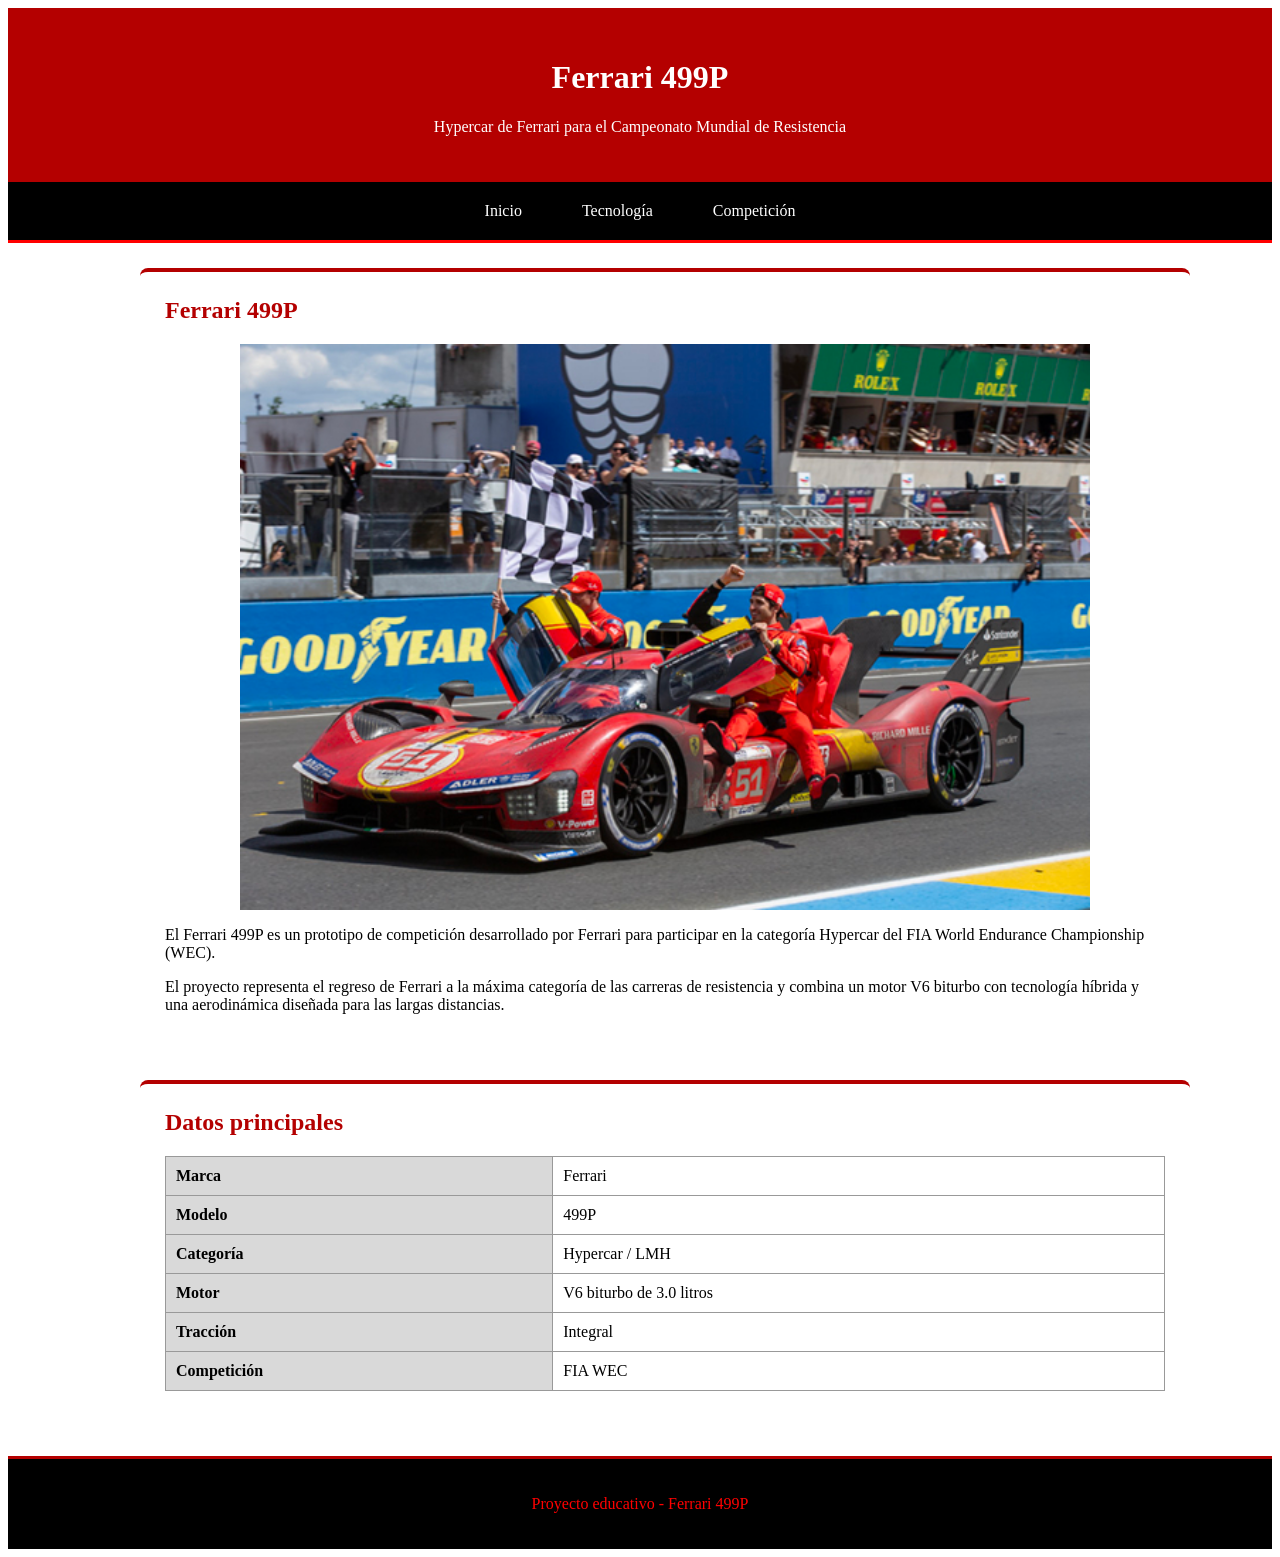
==== index.html @ 31c2e298 "estoy subierdo mi trabajo" ====
<!DOCTYPE html>
<html lang="es">
<head>
    <meta charset="UTF-8">
    <meta name="viewport" content="width=device-width, initial-scale=1.0">
    <title>Ferrari 499P</title>
    <link rel="stylesheet" href="css/style.css">
</head>
<body>
    <header>
        <h1>Ferrari 499P</h1>
        <p>Hypercar de Ferrari para el Campeonato Mundial de Resistencia</p>
    </header>

    <nav>
        <ul class="menu">
            <li><a href="index.html">Inicio</a></li>
            <li><a href="page/tecnologia.html">Tecnología</a></li>
            <li><a href="page/competicion.html">Competición</a></li>
        </ul>
    </nav>

    <main>
        <div style="background-color:white; margin-bottom:25px; padding:25px; border-radius:8px; border-top:4px solid #b40000;">
            <h2 style="margin-top:0; color:#b40000;">Ferrari 499P</h2>
            <img src="media/ferrari-499p-2023.jpg" alt="Ferrari 499P" class="destacado">
            <p>El Ferrari 499P es un prototipo de competición desarrollado por Ferrari para participar en la categoría Hypercar del FIA World Endurance Championship (WEC).</p>
            <p>El proyecto representa el regreso de Ferrari a la máxima categoría de las carreras de resistencia y combina un motor V6 biturbo con tecnología híbrida y una aerodinámica diseñada para las largas distancias.</p>
        </div>

        <div style="background-color:white; margin-bottom:25px; padding:25px; border-radius:8px; border-top:4px solid #b40000;">
            <h2 style="margin-top:0; color:#b40000;">Datos principales</h2>
            <table>
                <tr><th>Marca</th><td>Ferrari</td></tr>
                <tr><th>Modelo</th><td>499P</td></tr>
                <tr><th>Categoría</th><td>Hypercar / LMH</td></tr>
                <tr><th>Motor</th><td>V6 biturbo de 3.0 litros</td></tr>
                <tr><th>Tracción</th><td>Integral</td></tr>
                <tr><th>Competición</th><td>FIA WEC</td></tr>
            </table>
        </div>
    </main>

    <footer>
        <p>Proyecto educativo - Ferrari 499P</p>
    </footer>
</body>
</html>
---- css/style.css ----
/* =================== ENCABEZADO DE PÁGINA ================== */

header {
  background-color: #b40000;
  color: white;
  text-align: center;
  padding: 30px 15px;
}

.container {
  display: flex;
  justify-content: space-between;
  align-items: center;
  width: 40%;
}

.logo {
  margin-left: auto;
  width: 4rem;
}

nav ul {
  list-style: none;
  display: flex;
  padding: 0;
  margin: 0;
  justify-content: center;
  flex-wrap: wrap;
}

nav li {
  margin-left: 0;
}

nav a {
  display: block;
  padding: 20px 30px;
  text-decoration: none;
  color: white;
}

nav a:hover {
  background-color: red;
}

/* =================== CUERPO DE LA PÁGINA ================== */

main {
    width: 90%;
    max-width: 1000px;
    margin: 25px auto;
    background-color: transparent;
    padding: 0;
}

p {
  font-size: 1rem;
}

.destacado {
    display: block;
    width: 100%;
    max-width: 850px;
    margin: 15px auto;
}

table {
    border-collapse: collapse;
    margin: 15px auto;
    width: 100%;
}

th, td {
    border: 1px solid #999;
    padding: 10px;
    text-align: left;
}

th {
    background-color: #d9d9d9;
}

form {
    width: 100%;
    max-width: none;
    margin: auto;
    display: flex;
    flex-direction: column;
    gap: 8px;
}

input, select, textarea {
    width: 100%;
    padding: 10px;
    margin-top: 0;
    margin-bottom: 10px;
    box-sizing: border-box;
    font-family: inherit;
}

input[type="submit"] {
  cursor: pointer;
  font-weight: bold;
}

/* ====================== PIE DE PÁGINA ====================== */

footer {
  background-color: black;
  color: red;
  text-align: center;
  padding: 20px;
  border-top: 3px solid #b40000;
}

.imgpie {
  width: 25px;
  margin-right: 15px;
}

div {
  display: block;
  width: 100%;
}

footer a {
  text-decoration: none;
}

footer p {
  font-style: normal;
}


.menu{
display: flex;
list-style-type: none;
padding: 0;
margin: 0;
justify-content: center;
flex-wrap: wrap;
background-color:black;
border-bottom: 3px solid red;
}

.menu li {
  color:red;
  font-size: 16px;
  list-style:none;
  margin-right:0;
  cursor: pointer;
  }

  .menulia{
    color:red;
    text-decoration:none;
   }  

   .menu li a :hover {
   color:red;
   text-decoration: underline;
   }  


iframe {
    display: block;
    width: 100%;
    max-width: 560px;
    margin: 15px auto;
}
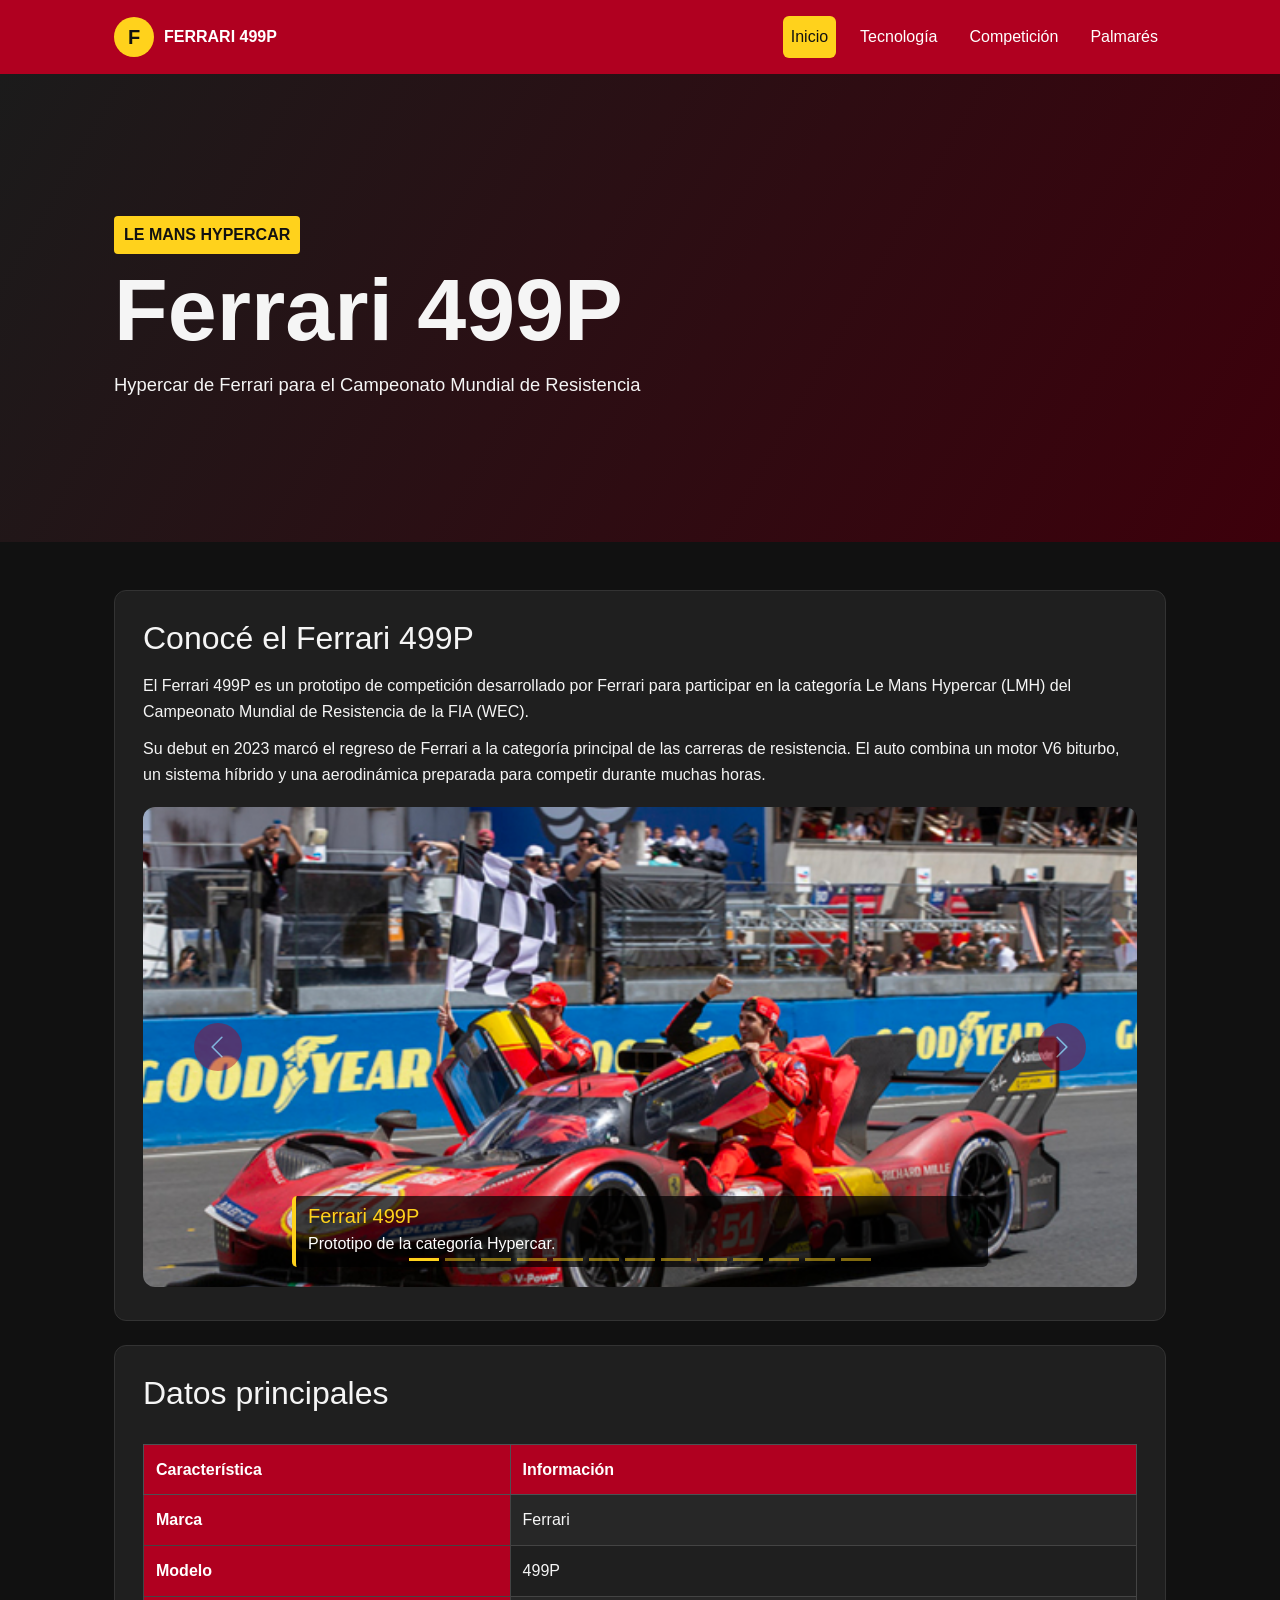
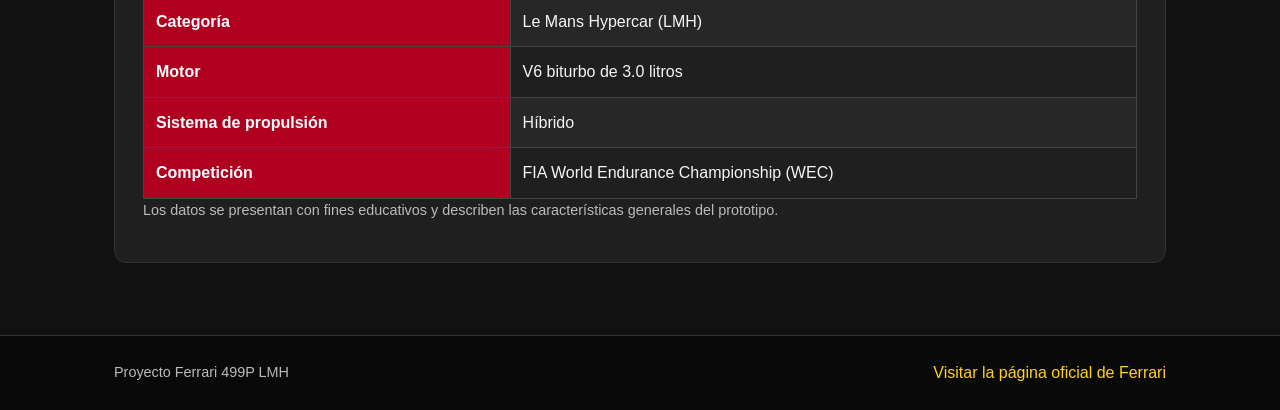
==== commit ddc59d0e: "SUBIDA MODIFICACIONES CON BOOSTRAP" ====
--- a/index.html
+++ b/index.html
@@ -3,7 +3,8 @@
 <head>
     <meta charset="UTF-8">
     <meta name="viewport" content="width=device-width, initial-scale=1.0">
-    <title>Ferrari 499P</title>
+    <title>Ferrari 499P - Inicio</title>
+    <link href="https://cdn.jsdelivr.net/npm/bootstrap@5.3.3/dist/css/bootstrap.min.css" rel="stylesheet">
     <link rel="stylesheet" href="css/style.css">
 </head>
 <body>
@@ -12,37 +13,130 @@
         <p>Hypercar de Ferrari para el Campeonato Mundial de Resistencia</p>
     </header>
 
-    <nav>
-        <ul class="menu">
-            <li><a href="index.html">Inicio</a></li>
-            <li><a href="page/tecnologia.html">Tecnología</a></li>
-            <li><a href="page/competicion.html">Competición</a></li>
-        </ul>
+    <nav class="menu navbar navbar-expand-lg navbar-dark">
+        <div class="container-fluid justify-content-center">
+            <button class="navbar-toggler" type="button" data-bs-toggle="collapse" data-bs-target="#menuPrincipal" aria-controls="menuPrincipal" aria-expanded="false" aria-label="Abrir menú">
+                <span class="navbar-toggler-icon"></span>
+            </button>
+            <div class="collapse navbar-collapse justify-content-center" id="menuPrincipal">
+                <ul class="navbar-nav">
+                    <li class="nav-item"><a class="nav-link active" href="index.html">Inicio</a></li>
+                    <li class="nav-item"><a class="nav-link" href="page/tecnologia.html">Tecnología</a></li>
+                    <li class="nav-item"><a class="nav-link" href="page/competicion.html">Competición</a></li>
+                    <li class="nav-item"><a class="nav-link" href="page/palmares.html">Palmarés</a></li>
+                </ul>
+            </div>
+        </div>
     </nav>
 
     <main>
-        <div style="background-color:white; margin-bottom:25px; padding:25px; border-radius:8px; border-top:4px solid #b40000;">
-            <h2 style="margin-top:0; color:#b40000;">Ferrari 499P</h2>
-            <img src="media/ferrari-499p-2023.jpg" alt="Ferrari 499P" class="destacado">
-            <p>El Ferrari 499P es un prototipo de competición desarrollado por Ferrari para participar en la categoría Hypercar del FIA World Endurance Championship (WEC).</p>
-            <p>El proyecto representa el regreso de Ferrari a la máxima categoría de las carreras de resistencia y combina un motor V6 biturbo con tecnología híbrida y una aerodinámica diseñada para las largas distancias.</p>
-        </div>
+        <section class="seccion">
+            <h2>Conocé el Ferrari 499P</h2>
+            <p>El Ferrari 499P es un prototipo de competición desarrollado por Ferrari para participar en la categoría Le Mans Hypercar (LMH) del Campeonato Mundial de Resistencia de la FIA (WEC).</p>
+            <p>Su debut en 2023 marcó el regreso de Ferrari a la categoría principal de las carreras de resistencia. El auto combina un motor V6 biturbo, un sistema híbrido y una aerodinámica preparada para competir durante muchas horas.</p>
 
-        <div style="background-color:white; margin-bottom:25px; padding:25px; border-radius:8px; border-top:4px solid #b40000;">
-            <h2 style="margin-top:0; color:#b40000;">Datos principales</h2>
-            <table>
-                <tr><th>Marca</th><td>Ferrari</td></tr>
-                <tr><th>Modelo</th><td>499P</td></tr>
-                <tr><th>Categoría</th><td>Hypercar / LMH</td></tr>
-                <tr><th>Motor</th><td>V6 biturbo de 3.0 litros</td></tr>
-                <tr><th>Tracción</th><td>Integral</td></tr>
-                <tr><th>Competición</th><td>FIA WEC</td></tr>
-            </table>
-        </div>
+            <div id="carruselFerrari" class="carousel slide carrusel-proyecto" data-bs-ride="carousel">
+                <div class="carousel-indicators">
+                    <button type="button" data-bs-target="#carruselFerrari" data-bs-slide-to="0" class="active" aria-current="true" aria-label="Imagen 1"></button>
+                    <button type="button" data-bs-target="#carruselFerrari" data-bs-slide-to="1" aria-label="Imagen 2"></button>
+                    <button type="button" data-bs-target="#carruselFerrari" data-bs-slide-to="2" aria-label="Imagen 3"></button>
+                    <button type="button" data-bs-target="#carruselFerrari" data-bs-slide-to="3" aria-label="Imagen 4"></button>
+                    <button type="button" data-bs-target="#carruselFerrari" data-bs-slide-to="4" aria-label="Imagen 5"></button>
+                    <button type="button" data-bs-target="#carruselFerrari" data-bs-slide-to="5" aria-label="Imagen 6"></button>
+                    <button type="button" data-bs-target="#carruselFerrari" data-bs-slide-to="6" aria-label="Imagen 7"></button>
+                    <button type="button" data-bs-target="#carruselFerrari" data-bs-slide-to="7" aria-label="Imagen 8"></button>
+                    <button type="button" data-bs-target="#carruselFerrari" data-bs-slide-to="8" aria-label="Imagen 9"></button>
+                    <button type="button" data-bs-target="#carruselFerrari" data-bs-slide-to="9" aria-label="Imagen 10"></button>
+                    <button type="button" data-bs-target="#carruselFerrari" data-bs-slide-to="10" aria-label="Imagen 11"></button>
+                    <button type="button" data-bs-target="#carruselFerrari" data-bs-slide-to="11" aria-label="Imagen 12"></button>
+                    <button type="button" data-bs-target="#carruselFerrari" data-bs-slide-to="12" aria-label="Imagen 13"></button>
+                </div>
+                <div class="carousel-inner">
+                    <div class="carousel-item active">
+                        <img src="media/ferrari-499p-2023.jpg" class="d-block w-100" alt="Ferrari 499P en pista">
+                        <div class="carousel-caption"><h5>Ferrari 499P</h5><p>Prototipo de la categoría Hypercar.</p></div>
+                    </div>
+                    <div class="carousel-item">
+                        <img src="media/ferrari-499p-podio.jpg" class="d-block w-100" alt="Ferrari 499P en el podio">
+                        <div class="carousel-caption"><h5>Un regreso histórico</h5><p>Victoria en las 24 Horas de Le Mans 2023.</p></div>
+                    </div>
+                    <div class="carousel-item">
+                        <img src="media/motor-ferrari-499p.jpg" class="d-block w-100" alt="Motor del Ferrari 499P">
+                        <div class="carousel-caption"><h5>Ingeniería híbrida</h5><p>Motor V6 biturbo y sistema eléctrico.</p></div>
+                    </div>
+                    <div class="carousel-item">
+                        <img src="media/ferrari-499p-bosque-le-mans.jpg" class="d-block w-100" alt="Ferrari 499P número 51 rodando junto a un rival entre los árboles de Le Mans" loading="lazy">
+                        <div class="carousel-caption"><h5>Entre los bosques de Le Mans</h5><p>El 499P #51 en pleno ritmo de carrera.</p></div>
+                    </div>
+                    <div class="carousel-item">
+                        <img src="media/ferrari-499p-duelo-pista.jpg" class="d-block w-100" alt="Ferrari 499P número 51 saliendo de una curva con un rival detrás" loading="lazy">
+                        <div class="carousel-caption"><h5>Duelo en pista</h5><p>La lucha por la punta en la categoría Hypercar.</p></div>
+                    </div>
+                    <div class="carousel-item">
+                        <img src="media/ferrari-499p-curva.jpg" class="d-block w-100" alt="Ferrari 499P número 51 tomando una curva levantando tierra" loading="lazy">
+                        <div class="carousel-caption"><h5>Al límite en la curva</h5><p>Aerodinámica y tracción llevadas a fondo.</p></div>
+                    </div>
+                    <div class="carousel-item">
+                        <img src="media/ferrari-499p-bandera-cuadros.jpg" class="d-block w-100" alt="Ferrari 499P recibiendo la bandera a cuadros ante el público" loading="lazy">
+                        <div class="carousel-caption"><h5>Bandera a cuadros</h5><p>La emoción de cruzar la meta en Le Mans.</p></div>
+                    </div>
+                    <div class="carousel-item">
+                        <img src="media/ferrari-499p-noche-lluvia.jpg" class="d-block w-100" alt="Ferrari 499P de noche bajo la lluvia con la noria de Le Mans iluminada" loading="lazy">
+                        <div class="carousel-caption"><h5>Noche en Le Mans</h5><p>Las 24 horas también se corren de noche y con lluvia.</p></div>
+                    </div>
+                    <div class="carousel-item vertical" style="--fondo: url('media/ferrari-499p-lluvia-50.jpg')">
+                        <img src="media/ferrari-499p-lluvia-50.jpg" class="d-block w-100" alt="Ferrari 499P número 50 sobre pista mojada" loading="lazy">
+                        <div class="carousel-caption"><h5>Pista mojada</h5><p>Condiciones exigentes para el auto #50.</p></div>
+                    </div>
+                    <div class="carousel-item vertical" style="--fondo: url('media/ferrari-499p-boxes-noche.jpg')">
+                        <img src="media/ferrari-499p-boxes-noche.jpg" class="d-block w-100" alt="Ferrari 499P número 51 en los boxes de noche" loading="lazy">
+                        <div class="carousel-caption"><h5>Boxes de noche</h5><p>Luces y trabajo de equipo durante la carrera.</p></div>
+                    </div>
+                    <div class="carousel-item vertical" style="--fondo: url('media/ferrari-499p-boxes-vista-aerea.jpg')">
+                        <img src="media/ferrari-499p-boxes-vista-aerea.jpg" class="d-block w-100" alt="Vista aérea de los Ferrari 499P número 50 y 51 en boxes" loading="lazy">
+                        <div class="carousel-caption"><h5>Parada en boxes</h5><p>Los dos 499P y sus mecánicos listos para actuar.</p></div>
+                    </div>
+                    <div class="carousel-item vertical" style="--fondo: url('media/ferrari-499p-celebracion-equipo.jpg')">
+                        <img src="media/ferrari-499p-celebracion-equipo.jpg" class="d-block w-100" alt="El equipo celebrando junto al Ferrari 499P número 51" loading="lazy">
+                        <div class="carousel-caption"><h5>Celebración con el equipo</h5><p>El trabajo de todo el equipo, hecho victoria.</p></div>
+                    </div>
+                    <div class="carousel-item vertical" style="--fondo: url('media/ferrari-499p-llegada-meta.jpg')">
+                        <img src="media/ferrari-499p-llegada-meta.jpg" class="d-block w-100" alt="Ferrari 499P número 51 cruzando la meta con el equipo saludando desde el muro" loading="lazy">
+                        <div class="carousel-caption"><h5>Llegada a meta</h5><p>El equipo saluda al auto desde el muro de boxes.</p></div>
+                    </div>
+                </div>
+                <button class="carousel-control-prev" type="button" data-bs-target="#carruselFerrari" data-bs-slide="prev">
+                    <span class="carousel-control-prev-icon" aria-hidden="true"></span><span class="visually-hidden">Anterior</span>
+                </button>
+                <button class="carousel-control-next" type="button" data-bs-target="#carruselFerrari" data-bs-slide="next">
+                    <span class="carousel-control-next-icon" aria-hidden="true"></span><span class="visually-hidden">Siguiente</span>
+                </button>
+            </div>
+        </section>
+
+        <section class="seccion">
+            <h2>Datos principales</h2>
+            <div class="table-responsive">
+                <table class="table table-striped table-hover table-bordered align-middle">
+                    <thead class="table-dark"><tr><th scope="col">Característica</th><th scope="col">Información</th></tr></thead>
+                    <tbody>
+                        <tr><th scope="row">Marca</th><td>Ferrari</td></tr>
+                        <tr><th scope="row">Modelo</th><td>499P</td></tr>
+                        <tr><th scope="row">Categoría</th><td>Le Mans Hypercar (LMH)</td></tr>
+                        <tr><th scope="row">Motor</th><td>V6 biturbo de 3.0 litros</td></tr>
+                        <tr><th scope="row">Sistema de propulsión</th><td>Híbrido</td></tr>
+                        <tr><th scope="row">Competición</th><td>FIA World Endurance Championship (WEC)</td></tr>
+                    </tbody>
+                </table>
+            </div>
+            <p class="nota">Los datos se presentan con fines educativos y describen las características generales del prototipo.</p>
+        </section>
     </main>
 
     <footer>
-        <p>Proyecto educativo - Ferrari 499P</p>
+        <p>Proyecto Ferrari 499P LMH </p>
+        <a href="https://www.ferrari.com/" target="_blank" rel="noopener noreferrer">Visitar la página oficial de Ferrari</a>
     </footer>
+    <script src="https://cdn.jsdelivr.net/npm/bootstrap@5.3.3/dist/js/bootstrap.bundle.min.js"></script>
 </body>
 </html>
